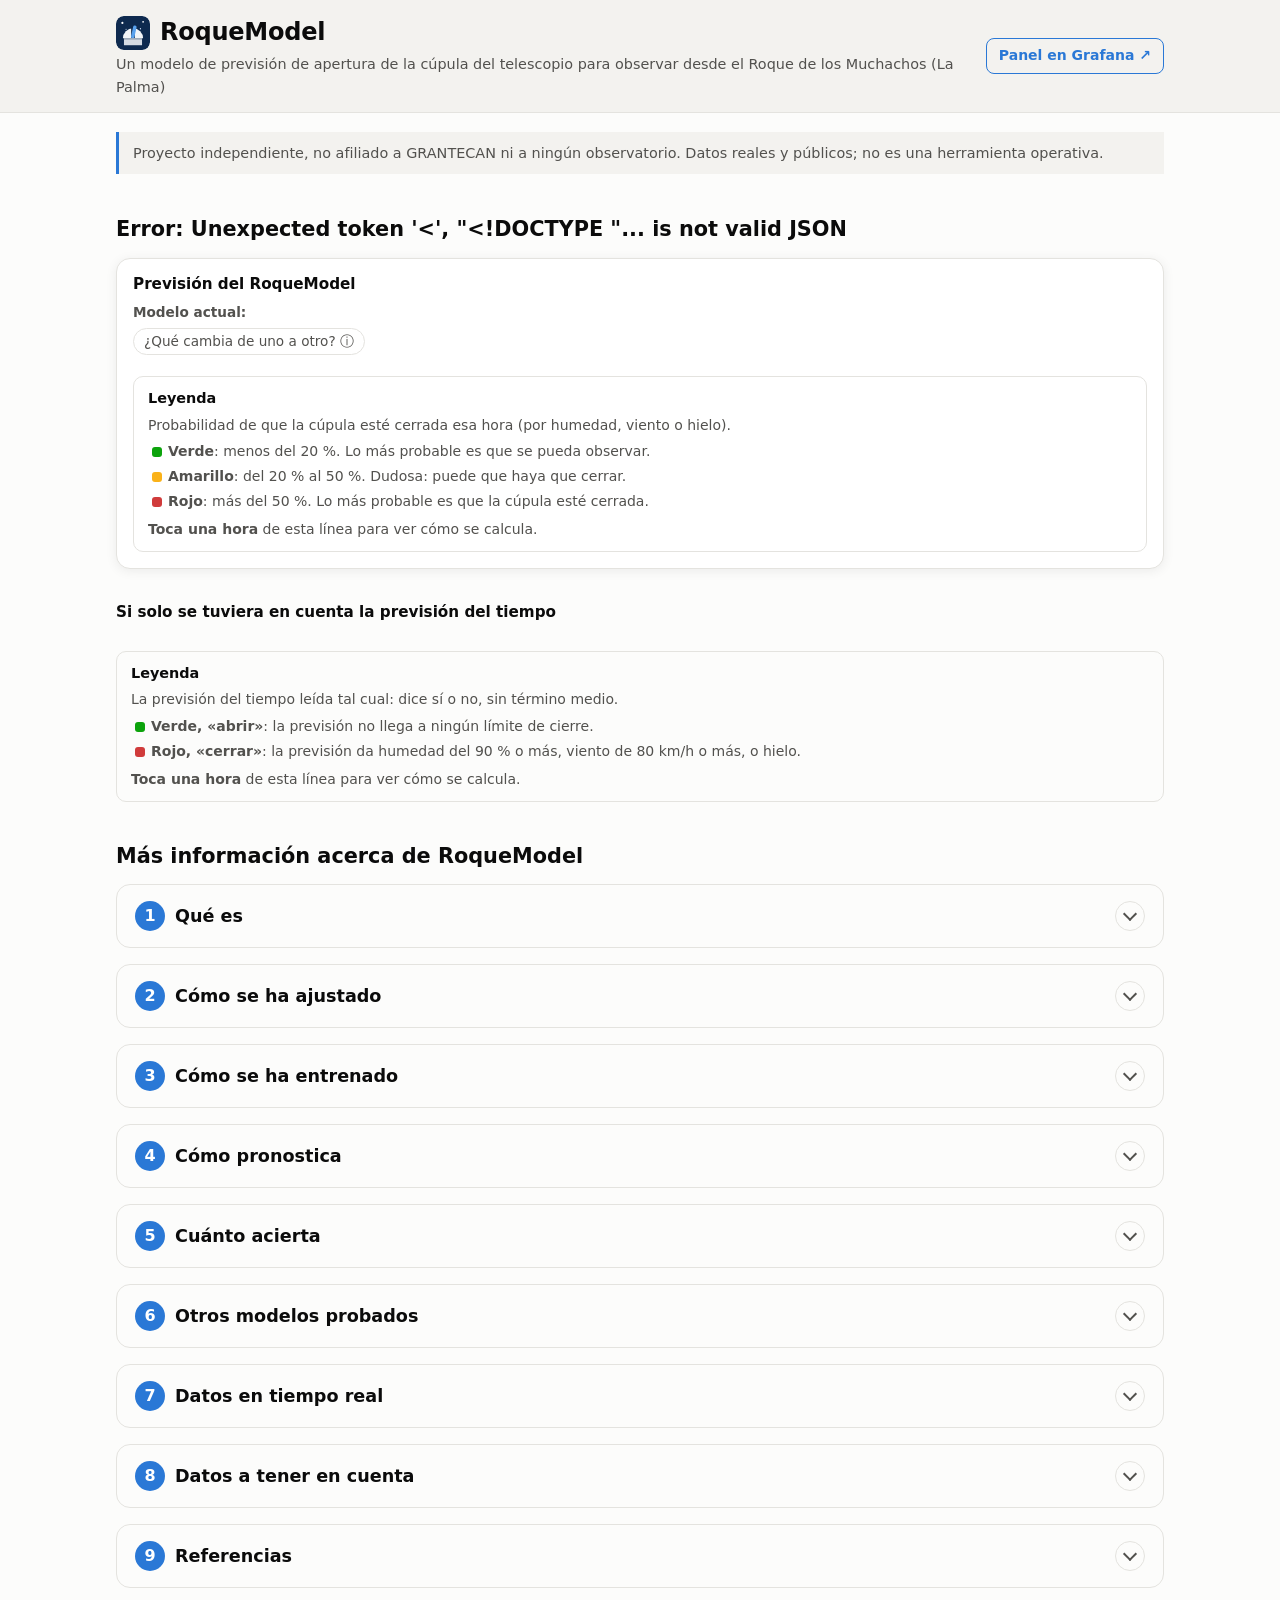
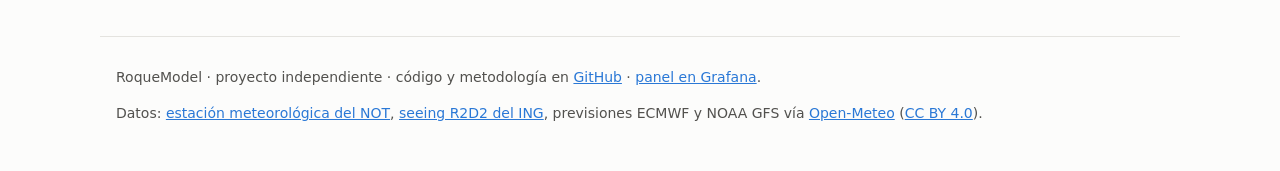
==== site/index.html @ fca83f1b "Stable address for the Grafana dashboard: /grafana/ redirects to it The web page and the README link" ====
<!doctype html>
<html lang="es">
<head>
  <meta charset="utf-8">
  <meta name="viewport" content="width=device-width, initial-scale=1">
  <title>RoqueModel</title>
  <meta name="description" content="RoqueModel: previsión hora a hora de si la cúpula podrá estar abierta para observar esta noche en el Observatorio del Roque de los Muchachos (La Palma). Proyecto independiente con datos reales y públicos.">
  <link rel="icon" href="assets/favicon-32.png?v=62" sizes="32x32" type="image/png">
  <link rel="icon" href="assets/favicon.svg?v=62" type="image/svg+xml">
  <link rel="apple-touch-icon" href="assets/apple-touch-icon.png?v=62">
  <link rel="stylesheet" href="assets/style.css?v=62">
</head>
<body>
  <header class="top">
    <div class="wrap top-row">
      <div>
        <h1 class="brand"><img src="assets/favicon.svg?v=62" alt="" width="34" height="34">RoqueModel</h1>
        <p class="sub" data-i18n="subtitle"></p>
      </div>
      <a class="grafana-link" href="https://saimonx.github.io/roque-model/grafana/" data-i18n="grafana_link" data-i18n-title="grafana_title"></a>
    </div>
  </header>

  <main class="wrap">
    <p class="notice" data-i18n="independent"></p>

    <!-- 1. Tonight: the answer -->
    <section id="tonight">
      <h2 id="night-title"></h2>
      <p class="muted small night-line"><span id="night-window"></span></p>
      <p class="notice stale" id="stale" hidden></p>
      <div class="model-card">
      <p class="line-head"><b data-i18n="line_model"></b></p>
      <div class="mode-box">
        <div class="mode-row"><span class="mode-label" data-i18n="mode_label"></span><ul class="mode-list" id="mode-list"></ul></div>
        <details class="info"><summary data-i18n="mode_why"></summary><p id="mode-text"></p></details>
      </div>
      <div class="lines"><div class="strip" id="strip"></div></div>
      <div class="hour-detail" id="detail-model" hidden></div>
      <div class="color-legend small">
        <h3 data-i18n="legend_title"></h3>
        <div data-i18n-html="legend_model"></div>
      </div>
      </div>

      <p class="line-head"><b data-i18n="line_raw"></b></p>
      <div class="mode-box"><div class="mode-row"><ul class="mode-list" id="raw-list"></ul></div></div>
      <div class="lines"><div class="strip strip-raw" id="strip-raw"></div></div>
      <div class="hour-detail" id="detail-raw" hidden></div>
      <div class="color-legend small">
        <h3 data-i18n="legend_title"></h3>
        <div data-i18n-html="legend_raw"></div>
      </div>

    </section>

    <!-- 2. How RoqueModel works -->
    <section id="roquemodel">
      <h2 data-i18n="rm_title"></h2>
      <div class="rm-parts">
        <details class="rm-part">
          <summary class="rm-head"><span class="rm-num">1</span><h3 data-i18n="rm1_title"></h3><span class="rm-arrow" aria-hidden="true"></span></summary>
          <div class="rm-prose" id="rm1-text"></div>
        </details>
        <details class="rm-part" id="tuning">
          <summary class="rm-head"><span class="rm-num">2</span><h3 data-i18n="tune_title"></h3><span class="rm-arrow" aria-hidden="true"></span></summary>
          <p data-i18n-html="tune_intro"></p>
          <div class="table-wrap"><table class="small rm-table" id="rm-tech"></table></div>
          <p class="muted small" data-i18n-html="rm1_note"></p>
          <h4 data-i18n="rm1_search_title"></h4>
          <p class="small" id="rm1-search-text"></p>
          <div class="settings-grid" id="rm1-settings"></div>
        </details>
        <details class="rm-part">
          <summary class="rm-head"><span class="rm-num">3</span><h3 data-i18n="rm2_title"></h3><span class="rm-arrow" aria-hidden="true"></span></summary>
          <p id="rm2-text"></p>
          <div class="rm-timeline" id="rm-timeline"></div>
          <div class="table-wrap"><table class="small rm-table" id="rm-data"></table></div>
          <p class="muted small" data-i18n-html="rm2_note"></p>
          <p class="data-download" data-i18n-html="rm2_download"></p>
        </details>
        <details class="rm-part">
          <summary class="rm-head"><span class="rm-num">4</span><h3 data-i18n="rm3_title"></h3><span class="rm-arrow" aria-hidden="true"></span></summary>
          <ol class="rm-flow" id="rm-flow"></ol>
          <h4 id="rm-example-title"></h4>
          <ul class="rm-waterfall" id="rm-example"></ul>
          <p class="muted small" id="rm3-note"></p>
        </details>
        <details class="rm-part">
          <summary class="rm-head"><span class="rm-num">5</span><h3 data-i18n="rm4_title"></h3><span class="rm-arrow" aria-hidden="true"></span></summary>
          <p id="rm4-text"></p>
          <div class="rm-timeline" id="rm4-timeline"></div>
          <ul class="rm-bars" id="rm4-bars"></ul>
          <p class="small" data-i18n-html="rm4_download"></p>
        </details>
        <details class="rm-part" id="models">
          <summary class="rm-head"><span class="rm-num">6</span><h3 data-i18n="rm5_title"></h3><span class="rm-arrow" aria-hidden="true"></span></summary>
          <p id="rm5-text"></p>
          <ul class="rm-bars" id="rm5-bars"></ul>
          <div class="table-wrap"><table class="small rm-table" id="rm5-table"></table></div>
          <p class="muted small" id="rm5-note"></p>
          <div class="rm-prose" id="rm5-more"></div>
        </details>
        <details class="rm-part" id="live">
          <summary class="rm-head"><span class="rm-num">7</span><h3 data-i18n="fold_live"></h3><span class="rm-arrow" aria-hidden="true"></span></summary>
          <p data-i18n="live_intro"></p>
          <p class="small" data-i18n-html="live_grafana"></p>
          <h4 data-i18n="live_fc_title"></h4>
          <p class="muted small" data-i18n-html="live_fc_text"></p>
          <div class="mini-grid" id="fc-grid"></div>
          <h4 data-i18n="station_title"></h4>
          <p class="muted small" id="station-text"></p>
          <div class="mini-grid" id="station-grid"></div>
          <h4 data-i18n="vs_title"></h4>
          <p class="muted small" data-i18n="vs_text"></p>
          <div class="chart short" id="chart-vs"></div>
        </details>
        <details class="rm-part" id="notes">
          <summary class="rm-head"><span class="rm-num">8</span><h3 data-i18n="notes_title"></h3><span class="rm-arrow" aria-hidden="true"></span></summary>
          <p class="muted" data-i18n="notes_intro"></p>
          <div class="notes-grid">
            <section class="note-card why"><h4 data-i18n="notes_why_title"></h4><ul data-i18n-html="notes_why"></ul></section>
            <section class="note-card missing"><h4 data-i18n="notes_missing_title"></h4><ul data-i18n-html="notes_missing"></ul></section>
            <section class="note-card limits"><h4 data-i18n="notes_limits_title"></h4><ul data-i18n-html="notes_limits"></ul></section>
            <section class="note-card compute"><h4 data-i18n="notes_compute_title"></h4><ul data-i18n-html="notes_compute"></ul></section>
          </div>
        </details>
        <details class="rm-part" id="refs">
          <summary class="rm-head"><span class="rm-num">9</span><h3 data-i18n="fold_refs"></h3><span class="rm-arrow" aria-hidden="true"></span></summary>
          <ul class="refs" data-i18n-html="refs_html"></ul>
        </details>
      </div>
    </section>

  </main>

  <footer class="wrap foot">
    <p id="updated" class="muted small"></p>
    <p class="muted small" data-i18n-html="footer"></p>
    <p class="muted small" data-i18n-html="credits"></p>
  </footer>

  <div id="tooltip" class="tooltip" role="status" hidden></div>
  <script src="assets/i18n.js?v=62"></script>
  <script src="assets/charts.js?v=62"></script>
  <script src="assets/app.js?v=62"></script>
</body>
</html>
---- site/assets/style.css ----
/* RoqueModel — one stylesheet, light only.
   Colours are tokens: the same validated palette as the figures and the Grafana panels. */

:root {
  --surface: #fcfcfb;
  --surface-2: #f3f2ef;
  --border: #e4e3df;
  --text: #0b0b0b;
  --text-2: #52514e;
  --text-3: #6f6e69;
  --series-1: #2a78d6;  /* blue: our forecast */
  --series-2: #eb6834;  /* orange: what happened / second station */
  --series-3: #1baf7a;
  --baseline: #b9b8b2;  /* reference methods */
  --good: #0ca30c;
  --warning: #fab219;
  --critical: #d03b3b;
  --shade: rgba(42, 120, 214, 0.07);  /* dark hours in the hourly chart */
  color-scheme: light;
}
* { box-sizing: border-box; }
html { -webkit-text-size-adjust: 100%; }
body {
  margin: 0; background: var(--surface); color: var(--text);
  font: 16px/1.55 system-ui, -apple-system, "Segoe UI", Roboto, sans-serif;
}
.wrap { max-width: 1080px; margin: 0 auto; padding: 0 16px; }
h1 { font-size: 1.5rem; margin: 0; letter-spacing: -0.01em; }
/* The site icon in front of the name */
h1.brand { display: flex; align-items: center; gap: 10px; }
h1.brand img { flex: none; width: 34px; height: 34px; border-radius: 8px; }
h2 { font-size: 1.3rem; margin: 0 0 0.4rem; }
h3 { font-size: 1.05rem; margin: 1.6rem 0 0.4rem; }
.card h3 { margin: 0 0 0.4rem; font-size: 0.95rem; color: var(--text-2); font-weight: 600; }
section { margin: 2.4rem 0; }
a { color: var(--series-1); }
.muted { color: var(--text-2); }
.small { font-size: 0.875rem; }

/* Header */
.top { border-bottom: 1px solid var(--border); background: var(--surface-2); }
.top-row { display: flex; justify-content: space-between; align-items: center; gap: 12px; padding-top: 14px; padding-bottom: 14px; }
.sub { margin: 2px 0 0; color: var(--text-2); font-size: 0.9rem; }
.grafana-link { flex: none; font-size: 0.875rem; font-weight: 600; text-decoration: none; padding: 6px 12px;
  border: 1px solid var(--series-1); border-radius: 8px; white-space: nowrap; }
.grafana-link:hover { background: var(--series-1); color: #fff; }
/* Training-data download (sections 3 and 5) */
.data-download { margin-top: 0.9rem; padding: 10px 12px; border: 1px solid var(--border); border-radius: 8px;
  background: var(--surface-2); }
.data-link { display: inline-block; font-weight: 600; text-decoration: none; padding: 6px 12px; margin: 0 8px 6px 0;
  border: 1px solid var(--series-1); border-radius: 8px; }
.data-link:hover { background: var(--series-1); color: #fff; }
.notice.stale { border-left-color: var(--warning); margin: 0.6rem 0 0; }
.notice {
  margin: 1.2rem 0 0; padding: 10px 14px; border-left: 3px solid var(--series-1);
  background: var(--surface-2); font-size: 0.9rem; color: var(--text-2);
}

/* Tonight */

.card { border: 1px solid var(--border); border-radius: 12px; padding: 16px; background: var(--surface); }

.inputs { display: grid; grid-template-columns: repeat(auto-fill, minmax(230px, 1fr)); gap: 8px 20px; margin: 0.8rem 0 0; }
.inputs div { display: flex; justify-content: space-between; gap: 10px; border-bottom: 1px solid var(--border); padding: 6px 0; font-size: 0.9rem; }
.inputs dt { color: var(--text-2); }
.inputs dd { margin: 0; font-variant-numeric: tabular-nums; font-weight: 600; white-space: nowrap; }

/* Charts */
.chart { position: relative; width: 100%; height: 240px; margin: 0.6rem 0 0.4rem; }
.chart.short { height: 170px; }
.chart.bars { height: auto; }
.chart svg { display: block; width: 100%; height: 100%; overflow: visible; }
.chart .axis text, .chart .label { fill: var(--text-3); font-size: 11px; }
.chart .grid line { stroke: var(--border); stroke-width: 1; }

.legend { display: flex; flex-wrap: wrap; gap: 14px; font-size: 0.82rem; color: var(--text-2); margin-top: 2px; }
.legend span::before { content: ""; display: inline-block; width: 14px; height: 3px; border-radius: 2px; background: var(--c); vertical-align: middle; margin-right: 6px; }
.legend span.dot::before { width: 9px; height: 9px; border-radius: 50%; }
.legend span.dash::before { background: repeating-linear-gradient(90deg, var(--c) 0 4px, transparent 4px 7px); }
.tooltip {
  position: fixed; z-index: 10; pointer-events: none; background: var(--surface); color: var(--text);
  border: 1px solid var(--border); border-radius: 8px; padding: 8px 10px; font-size: 0.8rem;
  box-shadow: 0 4px 16px rgba(0,0,0,0.12); min-width: 140px;
}
.tooltip .row { display: flex; justify-content: space-between; gap: 14px; }
.tooltip .key::before { content: ""; display: inline-block; width: 8px; height: 8px; border-radius: 50%; background: var(--c); margin-right: 6px; }
.tooltip b { font-variant-numeric: tabular-nums; }

/* Tables */
.table-wrap { overflow-x: auto; margin: 0.6rem 0; }
table { border-collapse: collapse; width: 100%; font-size: 0.875rem; font-variant-numeric: tabular-nums; }
th, td { text-align: right; padding: 7px 10px; border-bottom: 1px solid var(--border); white-space: nowrap; }
th:first-child, td:first-child { text-align: left; white-space: normal; }
th { color: var(--text-2); font-weight: 600; }

.foot { border-top: 1px solid var(--border); padding-top: 1rem; padding-bottom: 2rem; margin-top: 3rem; }

@media (max-width: 760px) {

  h1 { font-size: 1.25rem; }
  .top-row { flex-wrap: wrap; }
}

/* ===== Tonight ===== */
#tonight h2 { margin-bottom: 0.2rem; }
.night-line { margin: 0; }
/* Which model forecasts now: provisional, then final, each with its accuracy on the right */
.mode-box { margin: 0 0 0.5rem; }
/* Tonight's RoqueModel forecast stands out as a white card above the forecast-only line */
.model-card { background: #fff; border: 1px solid var(--border); border-radius: 14px; padding: 14px 16px 16px;
  box-shadow: 0 2px 12px rgba(0, 0, 0, 0.07); margin: 0.8rem 0 2rem; }
.model-card > .line-head:first-child { margin-top: 0; }
@media (max-width: 600px) { .model-card { padding: 12px 12px 14px; } }
/* "Modelo actual:" and its two options on one line (they wrap on a phone) */
.mode-row { display: flex; flex-wrap: wrap; align-items: center; gap: 6px 8px; }
.mode-row .mode-list { display: flex; flex-wrap: wrap; gap: 6px; margin: 0; max-width: none; }
.mode-row .mode-acc { margin-left: 4px; }
.color-legend + .line-head { margin-top: 1.4rem; }
.mode-label { margin: 0; font-size: 0.85rem; font-weight: 600; color: var(--text-2); }
.mode-list { list-style: none; margin: 0.3rem 0 0; padding: 0; display: grid; gap: 4px; max-width: 560px; }
.mode-list li { display: flex; align-items: center; flex-wrap: wrap; gap: 4px 8px; padding: 5px 10px;
  border: 1px solid var(--border); border-radius: 8px; font-size: 0.9rem; color: var(--text-3); }
.mode-list li.current { color: var(--text); background: var(--surface-2); }
.mode-list li.provisional.current { border-color: var(--warning); }
.mode-list li.final.current { border-color: var(--good); }
.mode-dot { width: 10px; height: 10px; border-radius: 50%; background: var(--border); flex: none; }
.mode-list li.provisional.current .mode-dot { background: var(--warning); }
.mode-list li.final.current .mode-dot { background: var(--good); }
.mode-list li.raw .mode-dot { background: var(--text-3); }
.mode-now { font-size: 0.75rem; padding: 0 6px; border-radius: 99px; border: 1px solid currentColor; }
.mode-acc { margin-left: auto; font-size: 0.85rem; }
details.info { display: inline-block; margin: 0.3rem 0 0; font-size: 0.85rem; }
details.info summary { cursor: pointer; list-style: none; display: inline-block; padding: 2px 10px; border-radius: 99px;
  border: 1px solid var(--border); color: var(--text-2); }
details.info summary::-webkit-details-marker { display: none; }
details.info p { margin: 0.5rem 0 0; max-width: 820px; color: var(--text-2); }
.strip { display: grid; grid-auto-flow: column; grid-auto-columns: minmax(44px, 1fr); gap: 4px; overflow-x: auto; padding-bottom: 4px; }
.cell { display: flex; flex-direction: column; align-items: center; gap: 3px; font-variant-numeric: tabular-nums; }
.cell-hour { font-size: 0.8rem; color: var(--text-2); font-weight: 600; }
.cell-bar { width: 100%; height: 34px; border-radius: 6px; opacity: 0.85; }
.cell-p { font-size: 0.8rem; font-weight: 600; }

.sw { display: inline-block; width: 10px; height: 10px; border-radius: 3px; vertical-align: middle; margin: 0 2px 0 4px; }

.legend { margin-bottom: 0.9rem; }
.legend span { white-space: nowrap; display: inline-flex; align-items: center; }

/* Two lines of hours (our model, the weather forecast alone) and the "how it is calculated" panel. */
.line-head { margin: .9rem 0 .35rem; font-size: .95rem; }
.cell { background: none; border: 2px solid transparent; border-radius: 8px; padding: 3px 2px; cursor: pointer; color: inherit; font: inherit; }
.cell:hover { border-color: var(--border); }
.cell.selected { border-color: var(--text-2); }
.cell:focus-visible { outline: 2px solid var(--series-1); outline-offset: 1px; }
.strip-raw .cell-bar { height: 22px; }

.hour-detail { border: 1px solid var(--border); border-radius: 10px; padding: 12px 14px; margin: 10px 0; background: var(--surface-2); }
.detail-head { display: flex; justify-content: space-between; align-items: center; gap: 8px; }
.detail-head h3 { margin: 0; font-size: 1rem; }
.detail-close { background: none; border: 1px solid var(--border); border-radius: 6px; width: 30px; height: 30px; cursor: pointer; color: inherit; font-size: 1.1rem; }
.why-col h4 { margin: .4rem 0; font-size: .95rem; }
ul.why { list-style: none; padding: 0; margin: 6px 0; }
.why-row { display: grid; grid-template-columns: 1fr 90px 52px; gap: 8px; align-items: center; padding: 6px 0; border-bottom: 1px solid var(--border); font-size: .85rem; }
.why-row.missing { grid-template-columns: 1fr 52px; }
.why-bar { position: relative; height: 10px; background: linear-gradient(to right, transparent calc(50% - 0.5px), var(--text-3) calc(50% - 0.5px), var(--text-3) calc(50% + 0.5px), transparent calc(50% + 0.5px)); }
.why-bar span { position: absolute; top: 0; height: 10px; border-radius: 3px; }
.why-bar .up { left: 50%; background: var(--critical); }
.why-bar .down { right: 50%; background: var(--good); }
.why-val { text-align: right; font-variant-numeric: tabular-nums; font-weight: 600; }
table.rules-raw th, table.rules-raw td { text-align: left; white-space: normal; }
table.rules-raw td.rule-yes { color: var(--critical); font-weight: 700; }
/* On narrow screens each line of hours scrolls sideways. */
.lines { overflow-x: auto; }
.lines .strip { overflow: visible; min-width: calc(var(--n, 10) * 48px); }

/* "Forecast for this hour": a heading with its total, then one indented row per variable. */
.why-head { display: flex; justify-content: space-between; padding: 8px 0 2px; font-size: .85rem; border-bottom: 1px solid var(--border); }
.why-row.sub { padding-left: 14px; }
.why-row.sub .why-text b { font-weight: 600; }

/* ---------------------------------------------------------------- More about RoqueModel: nine folded sections */
.rm-parts { display: grid; gap: 16px; margin-top: 12px; }
.rm-part { border: 1px solid var(--border); border-radius: 14px; padding: 16px 18px; background: var(--surface); }
.rm-head { display: flex; align-items: center; gap: 10px; margin-bottom: 6px; }
.rm-head h3 { margin: 0; font-size: 1.1rem; }
.rm-num { display: inline-flex; align-items: center; justify-content: center; width: 30px; height: 30px; border-radius: 50%;
  background: var(--series-1); color: #fff; font-weight: 700; flex: none; }
.rm-part p { line-height: 1.55; }
.rm-part code { font-size: .85em; background: var(--surface-2); padding: 1px 5px; border-radius: 4px; }

/* Section 2: the settings table */
table.rm-table th, table.rm-table td { text-align: left; white-space: normal; vertical-align: top; }
table.rm-table th[scope="row"] { font-weight: 600; color: var(--text); }

/* Sections 3 and 5: timeline of the years */
.rm-timeline { margin: 12px 0; }
.tl-row { display: grid; grid-template-columns: 140px 1fr; gap: 10px; align-items: center; margin: 6px 0; }
.tl-label { font-size: .82rem; font-weight: 600; color: var(--text-2); }
.tl-bar { display: grid; grid-auto-flow: column; grid-auto-columns: 1fr; gap: 3px; }
.tl-y { font-size: .72rem; text-align: center; padding: 6px 0; border-radius: 5px; background: var(--surface-2); color: var(--text-2); font-variant-numeric: tabular-nums; }
.tl-y.learn, .sw.tl-learn { background: var(--series-1); color: #fff; }
.tl-y.test, .sw.tl-test { background: var(--warning); color: #222; }
.tl-y.live, .sw.tl-livesw { background: var(--good); color: #fff; }
.tl-legend { color: var(--text-2); margin-top: 6px; }
@media (max-width: 600px) { .tl-row { grid-template-columns: 1fr; gap: 3px; } .tl-y { font-size: .6rem; padding: 5px 0; } }

/* Section 4: the steps and the worked example */
ol.rm-flow { list-style: none; padding: 0; margin: 10px 0 16px; display: grid; grid-template-columns: repeat(3, 1fr); gap: 10px; counter-reset: none; }
ol.rm-flow li { position: relative; background: var(--surface-2); border-radius: 10px; padding: 10px 12px; display: flex; flex-direction: column; gap: 4px; font-size: .85rem; line-height: 1.4; }
ol.rm-flow li b { font-size: .9rem; }
ol.rm-flow li:not(:last-child)::after { content: "→"; position: absolute; right: -10px; top: 50%; transform: translateY(-50%); color: var(--text-3); font-weight: 700; }
.rm-step-n { width: 22px; height: 22px; border-radius: 50%; background: var(--series-1); color: #fff; font-size: .75rem; font-weight: 700; display: inline-flex; align-items: center; justify-content: center; }
@media (max-width: 760px) { ol.rm-flow { grid-template-columns: 1fr; } ol.rm-flow li:not(:last-child)::after { content: "↓"; right: auto; left: 50%; top: auto; bottom: -15px; transform: translateX(-50%); } }
#rm-example-title { margin: 8px 0 6px; font-size: .95rem; }
ul.rm-waterfall { list-style: none; padding: 0; margin: 0 0 10px; }
ul.rm-waterfall li { display: grid; grid-template-columns: minmax(150px, 34%) 1fr 56px; gap: 10px; align-items: center; padding: 5px 0; font-size: .85rem; border-bottom: 1px solid var(--border); }
.wf-track { position: relative; height: 14px; background: var(--surface-2); border-radius: 4px; }
.wf-bar { position: absolute; top: 0; height: 14px; border-radius: 4px; }
.wf-bar.base { background: var(--text-3); }
.wf-bar.up { background: var(--critical); }
.wf-bar.down { background: var(--good); }
.wf-val { text-align: right; font-weight: 600; font-variant-numeric: tabular-nums; }
li.wf-total { font-weight: 700; border-bottom: none; }
.rm-part { min-width: 0; }
.rm-part code { overflow-wrap: anywhere; }

/* Sections 5 and 6: accuracy bars */
ul.rm-bars { list-style: none; padding: 0; margin: 12px 0; }
ul.rm-bars li { display: grid; grid-template-columns: minmax(150px, 34%) 1fr 56px; gap: 10px; align-items: center; padding: 6px 0; font-size: .88rem; }
.bar-track { height: 18px; background: var(--surface-2); border-radius: 5px; overflow: hidden; }
.bar-fill { display: block; height: 100%; border-radius: 5px; }
ul.rm-bars li:nth-child(2) .bar-fill { opacity: .55; }
.bar-val { text-align: right; font-weight: 700; font-variant-numeric: tabular-nums; }
@media (max-width: 600px) { ul.rm-bars li, ul.rm-waterfall li { grid-template-columns: 1fr 48px; } .bar-label, .wf-label { grid-column: 1 / -1; } }

/* Section 8, data to keep in mind: four cards with a coloured edge */
.notes-grid { display: grid; grid-template-columns: repeat(auto-fit, minmax(min(100%, 380px), 1fr)); gap: 14px; margin-top: 10px; }
/* margin 0: these are <section> elements, which otherwise get the page sections' wide margin */
.note-card { border: 1px solid var(--border); border-left: 5px solid var(--series-1); border-radius: 12px; padding: 12px 16px; background: var(--surface); min-width: 0; margin: 0; }
.note-card.missing { border-left-color: var(--warning); }
.note-card.limits { border-left-color: var(--text-3); }
.note-card.compute { border-left-color: var(--series-3); }
.note-card h3 { margin: .2rem 0 .5rem; font-size: 1rem; }
.note-card ul { padding-left: 1.1rem; margin: 0; }
.note-card li { margin: .45rem 0; line-height: 1.5; font-size: .9rem; }

/* Section 7, live data: small charts in a grid, one variable each */
.mini-grid { display: grid; grid-template-columns: repeat(auto-fit, minmax(280px, 1fr)); gap: 6px 18px; }
.mini-grid .chart { margin-top: .3rem; }

/* Headings inside the sections, and references */
.rm-part h4 { margin: 1rem 0 .3rem; font-size: .95rem; }
.rm-part .note-card h4 { margin: .2rem 0 .5rem; }
ul.refs { padding-left: 1.1rem; margin: .4rem 0; }
ul.refs li { margin: .5rem 0; line-height: 1.5; }

/* Each section folds: closed by default, an arrow on the right opens and closes it */
details.rm-part > summary { list-style: none; cursor: pointer; margin-bottom: 0; }
details.rm-part > summary::-webkit-details-marker { display: none; }
details.rm-part[open] > summary { margin-bottom: 8px; }
.rm-arrow { margin-left: auto; width: 30px; height: 30px; border-radius: 50%; border: 1px solid var(--border); flex: none;
  display: inline-flex; align-items: center; justify-content: center; transition: transform .2s ease, background .2s ease; }
.rm-arrow::before { content: ""; width: 8px; height: 8px; border-right: 2px solid var(--text-2); border-bottom: 2px solid var(--text-2);
  transform: translateY(-2px) rotate(45deg); }
details.rm-part[open] > summary .rm-arrow { transform: rotate(180deg); }
details.rm-part > summary:hover .rm-arrow { background: var(--surface-2); }
details.rm-part > summary:focus-visible { outline: 2px solid var(--series-1); outline-offset: 3px; border-radius: 8px; }

/* Section 2: one small table per setting in the search */
.settings-grid { display: grid; grid-template-columns: repeat(auto-fit, minmax(190px, 1fr)); gap: 10px 16px; margin: 8px 0; }
.setting h5 { margin: .4rem 0 .2rem; font-size: .85rem; }
.setting table td, .setting table th { text-align: left; padding: 4px 6px; }
tr.chosen td, tr.chosen th { font-weight: 700; background: var(--surface-2); }

/* Section 1: how the model works, in plain prose */
.rm-prose { max-width: 820px; }
.rm-prose ul { margin: 0.3rem 0 0.6rem; padding-left: 1.3rem; }
.rm-prose li { margin: 0.25rem 0; }

/* The legend under each line of hours */
.color-legend { margin: 0.6rem 0 0; padding: 10px 14px; border: 1px solid var(--border); border-radius: 10px; color: var(--text-2); }
.color-legend h3 { margin: 0 0 0.3rem; font-size: 0.9rem; color: var(--text); }
.color-legend ul { list-style: none; margin: 0.3rem 0 0; padding: 0; }
.color-legend li { margin: 0.2rem 0; }
.legend-tip { margin: 0.4rem 0 0; }
.color-legend .sw { margin-right: 6px; }
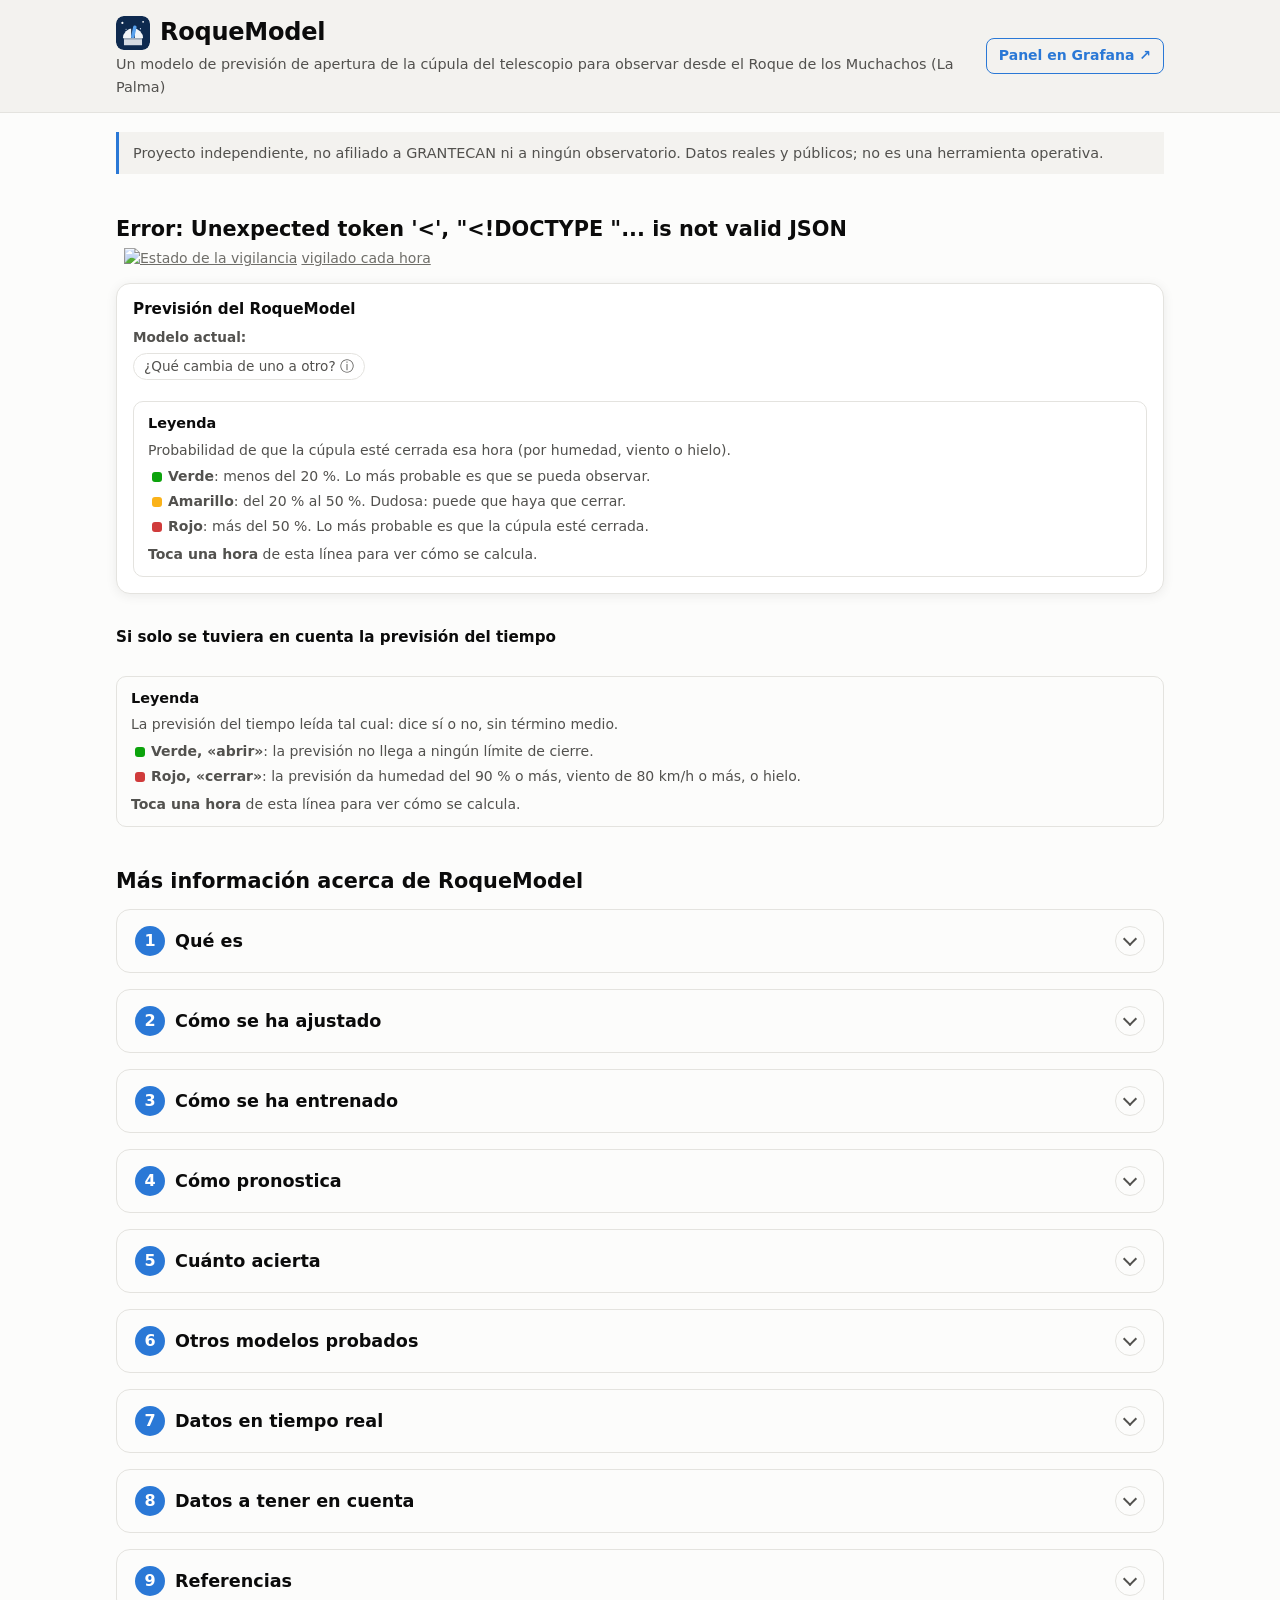
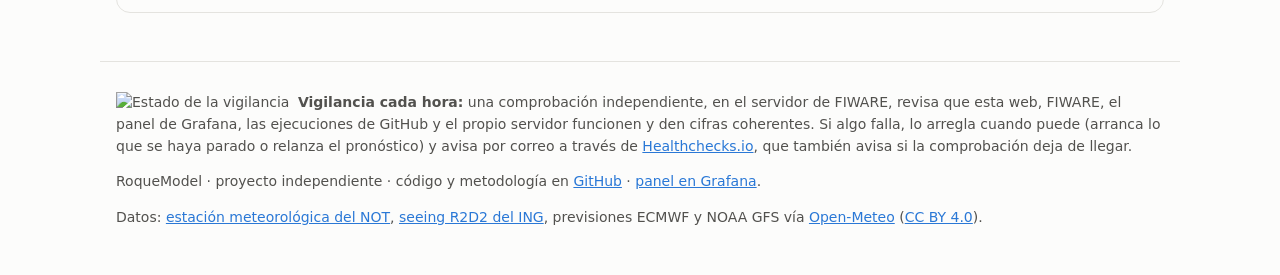
==== commit 878a5e72: "Show the hourly health check on the web page and in the README A live status badge (Healthchecks.io)" ====
--- a/site/index.html
+++ b/site/index.html
@@ -5,16 +5,16 @@
   <meta name="viewport" content="width=device-width, initial-scale=1">
   <title>RoqueModel</title>
   <meta name="description" content="RoqueModel: previsión hora a hora de si la cúpula podrá estar abierta para observar esta noche en el Observatorio del Roque de los Muchachos (La Palma). Proyecto independiente con datos reales y públicos.">
-  <link rel="icon" href="assets/favicon-32.png?v=62" sizes="32x32" type="image/png">
-  <link rel="icon" href="assets/favicon.svg?v=62" type="image/svg+xml">
-  <link rel="apple-touch-icon" href="assets/apple-touch-icon.png?v=62">
-  <link rel="stylesheet" href="assets/style.css?v=62">
+  <link rel="icon" href="assets/favicon-32.png?v=64" sizes="32x32" type="image/png">
+  <link rel="icon" href="assets/favicon.svg?v=64" type="image/svg+xml">
+  <link rel="apple-touch-icon" href="assets/apple-touch-icon.png?v=64">
+  <link rel="stylesheet" href="assets/style.css?v=64">
 </head>
 <body>
   <header class="top">
     <div class="wrap top-row">
       <div>
-        <h1 class="brand"><img src="assets/favicon.svg?v=62" alt="" width="34" height="34">RoqueModel</h1>
+        <h1 class="brand"><img src="assets/favicon.svg?v=64" alt="" width="34" height="34">RoqueModel</h1>
         <p class="sub" data-i18n="subtitle"></p>
       </div>
       <a class="grafana-link" href="https://saimonx.github.io/roque-model/grafana/" data-i18n="grafana_link" data-i18n-title="grafana_title"></a>
@@ -27,7 +27,8 @@
     <!-- 1. Tonight: the answer -->
     <section id="tonight">
       <h2 id="night-title"></h2>
-      <p class="muted small night-line"><span id="night-window"></span></p>
+      <p class="muted small night-line"><span id="night-window"></span>
+        <a class="watch-link" href="#vigilancia"><img class="status-badge" src="https://healthchecks.io/b/2/0437fc28-5880-4f5a-b616-9f2a2ea0c8bb.svg" alt="Estado de la vigilancia" height="18"><span data-i18n="watch_link"></span></a></p>
       <p class="notice stale" id="stale" hidden></p>
       <div class="model-card">
       <p class="line-head"><b data-i18n="line_model"></b></p>
@@ -135,14 +136,15 @@
   </main>
 
   <footer class="wrap foot">
+    <p class="muted small" id="vigilancia" data-i18n-html="monitor"></p>
     <p id="updated" class="muted small"></p>
     <p class="muted small" data-i18n-html="footer"></p>
     <p class="muted small" data-i18n-html="credits"></p>
   </footer>
 
   <div id="tooltip" class="tooltip" role="status" hidden></div>
-  <script src="assets/i18n.js?v=62"></script>
-  <script src="assets/charts.js?v=62"></script>
-  <script src="assets/app.js?v=62"></script>
+  <script src="assets/i18n.js?v=64"></script>
+  <script src="assets/charts.js?v=64"></script>
+  <script src="assets/app.js?v=64"></script>
 </body>
 </html>
--- a/site/assets/style.css
+++ b/site/assets/style.css
@@ -93,6 +93,9 @@
 th:first-child, td:first-child { text-align: left; white-space: normal; }
 th { color: var(--text-2); font-weight: 600; }
 
+.status-badge { vertical-align: middle; margin-right: 4px; }
+.watch-link { margin-left: 8px; white-space: nowrap; color: var(--text-3); }
+.watch-link .status-badge { height: 18px; }
 .foot { border-top: 1px solid var(--border); padding-top: 1rem; padding-bottom: 2rem; margin-top: 3rem; }
 
 @media (max-width: 760px) {
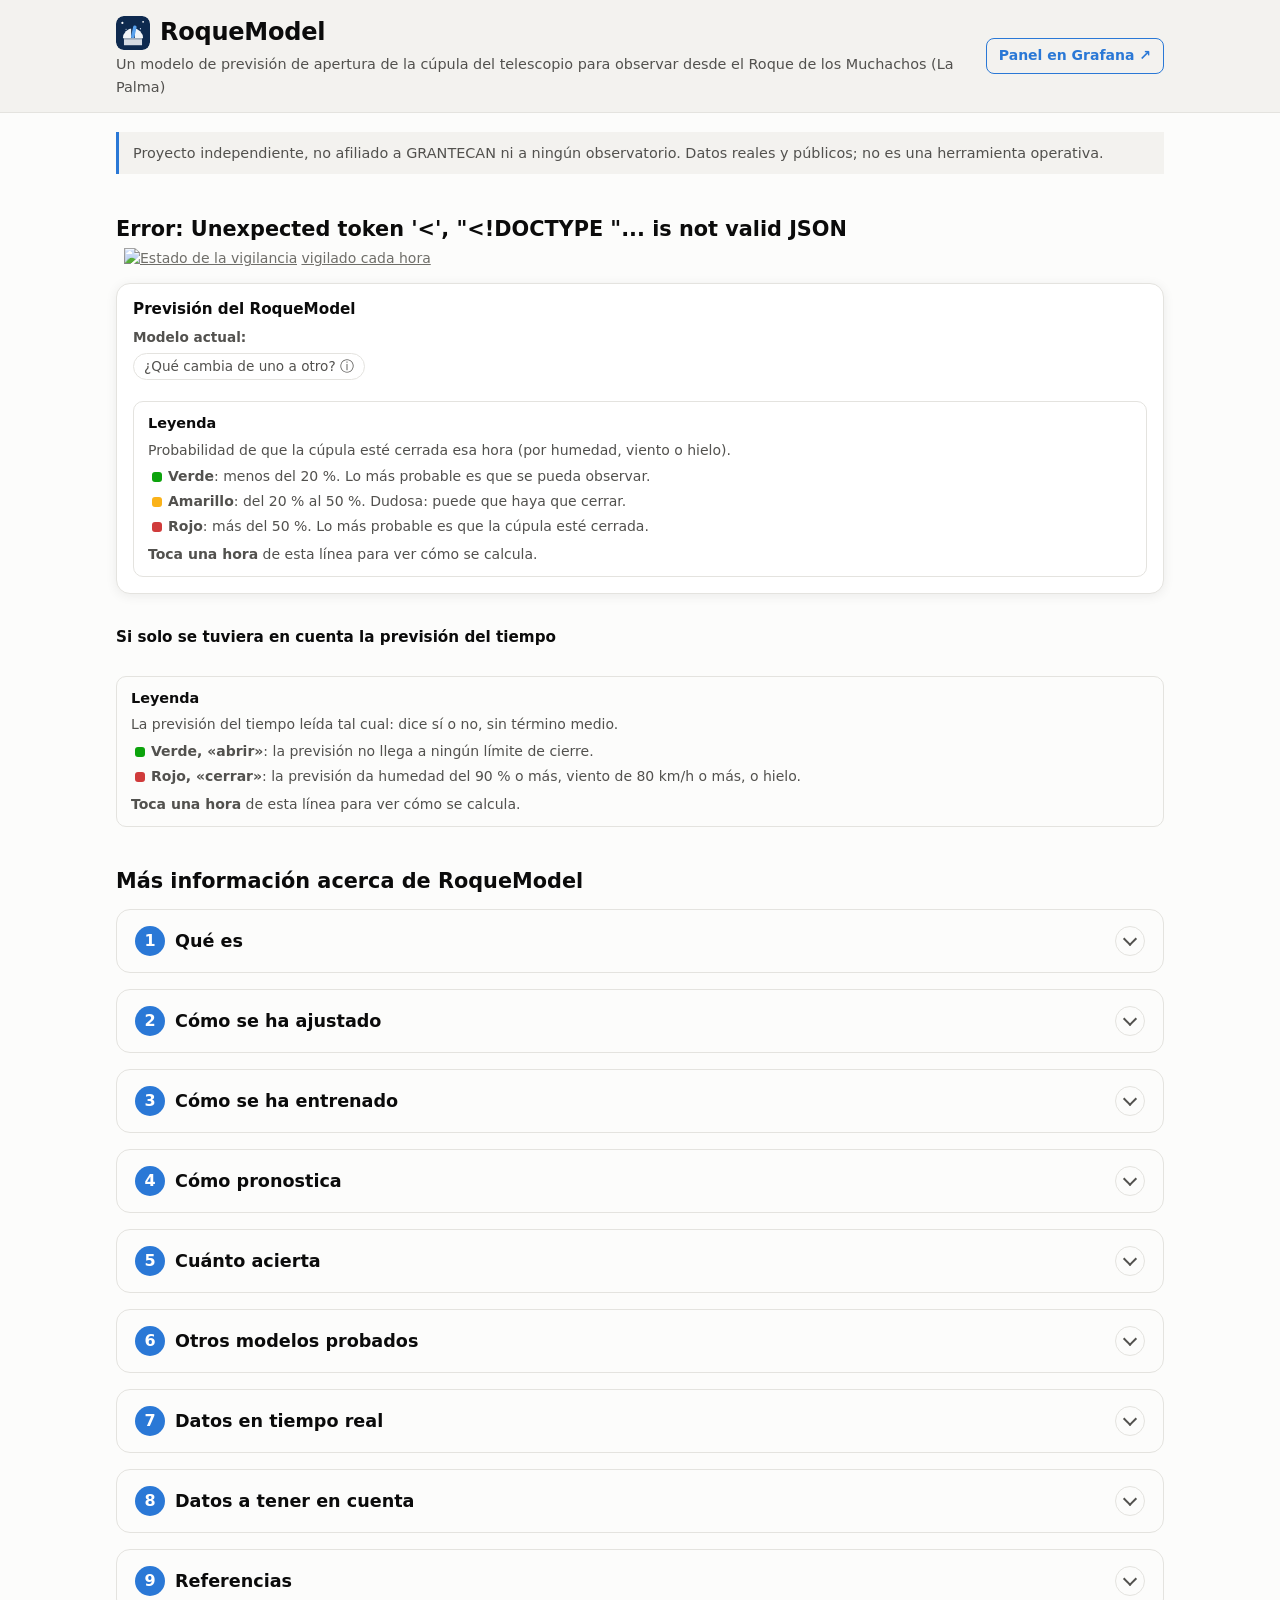
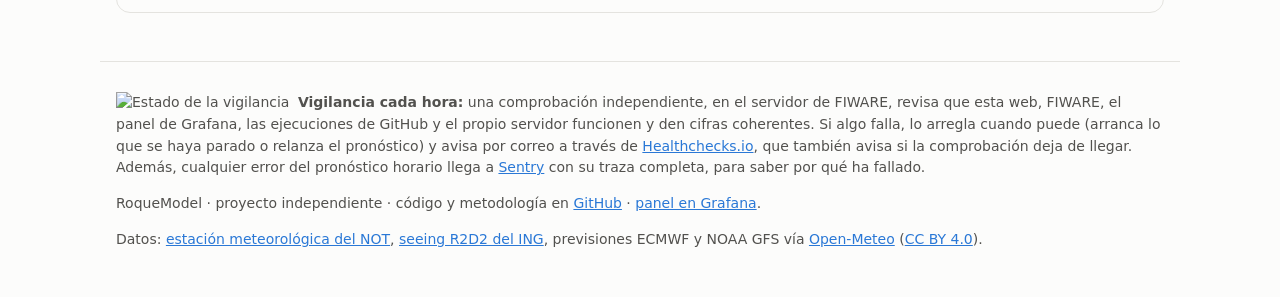
==== commit a33886c8: "Mention Sentry error reporting on the web page, README and technical notes" ====
--- a/site/index.html
+++ b/site/index.html
@@ -5,16 +5,16 @@
   <meta name="viewport" content="width=device-width, initial-scale=1">
   <title>RoqueModel</title>
   <meta name="description" content="RoqueModel: previsión hora a hora de si la cúpula podrá estar abierta para observar esta noche en el Observatorio del Roque de los Muchachos (La Palma). Proyecto independiente con datos reales y públicos.">
-  <link rel="icon" href="assets/favicon-32.png?v=64" sizes="32x32" type="image/png">
-  <link rel="icon" href="assets/favicon.svg?v=64" type="image/svg+xml">
-  <link rel="apple-touch-icon" href="assets/apple-touch-icon.png?v=64">
-  <link rel="stylesheet" href="assets/style.css?v=64">
+  <link rel="icon" href="assets/favicon-32.png?v=65" sizes="32x32" type="image/png">
+  <link rel="icon" href="assets/favicon.svg?v=65" type="image/svg+xml">
+  <link rel="apple-touch-icon" href="assets/apple-touch-icon.png?v=65">
+  <link rel="stylesheet" href="assets/style.css?v=65">
 </head>
 <body>
   <header class="top">
     <div class="wrap top-row">
       <div>
-        <h1 class="brand"><img src="assets/favicon.svg?v=64" alt="" width="34" height="34">RoqueModel</h1>
+        <h1 class="brand"><img src="assets/favicon.svg?v=65" alt="" width="34" height="34">RoqueModel</h1>
         <p class="sub" data-i18n="subtitle"></p>
       </div>
       <a class="grafana-link" href="https://saimonx.github.io/roque-model/grafana/" data-i18n="grafana_link" data-i18n-title="grafana_title"></a>
@@ -143,8 +143,8 @@
   </footer>
 
   <div id="tooltip" class="tooltip" role="status" hidden></div>
-  <script src="assets/i18n.js?v=64"></script>
-  <script src="assets/charts.js?v=64"></script>
-  <script src="assets/app.js?v=64"></script>
+  <script src="assets/i18n.js?v=65"></script>
+  <script src="assets/charts.js?v=65"></script>
+  <script src="assets/app.js?v=65"></script>
 </body>
 </html>
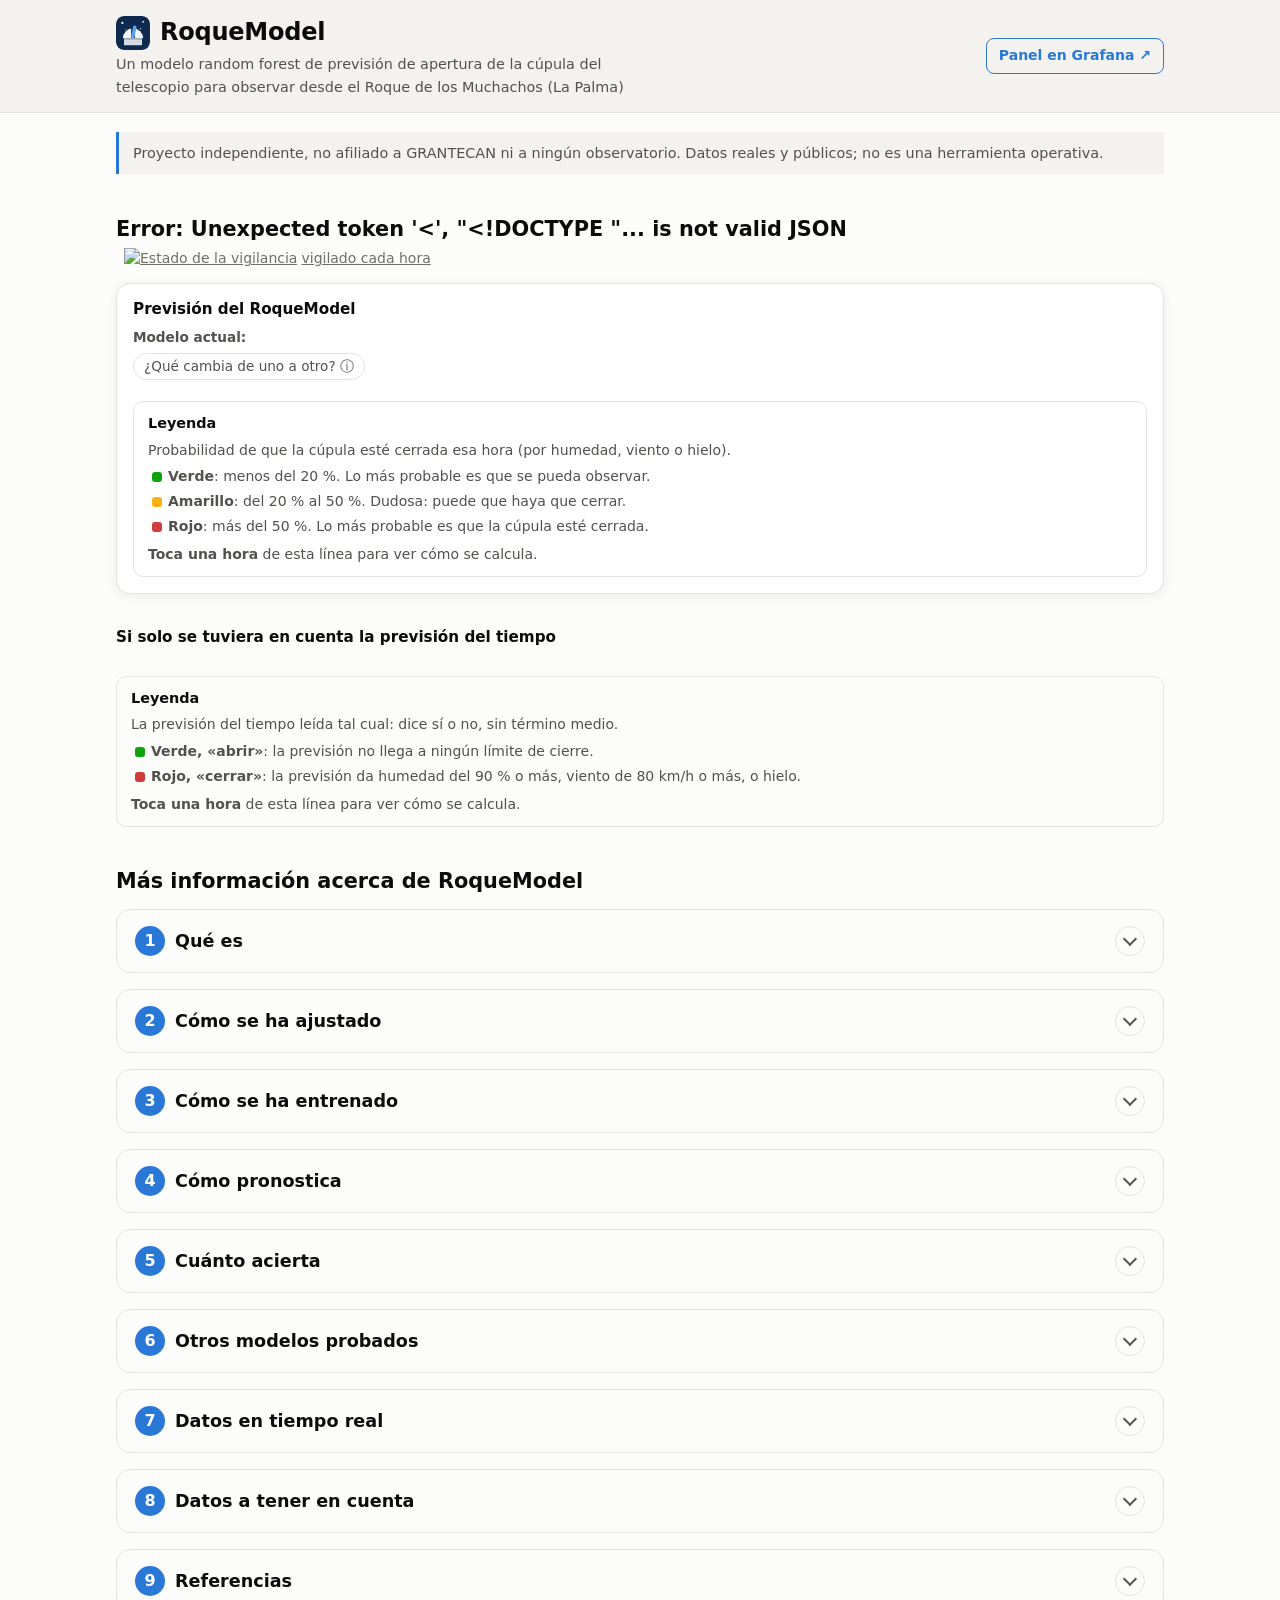
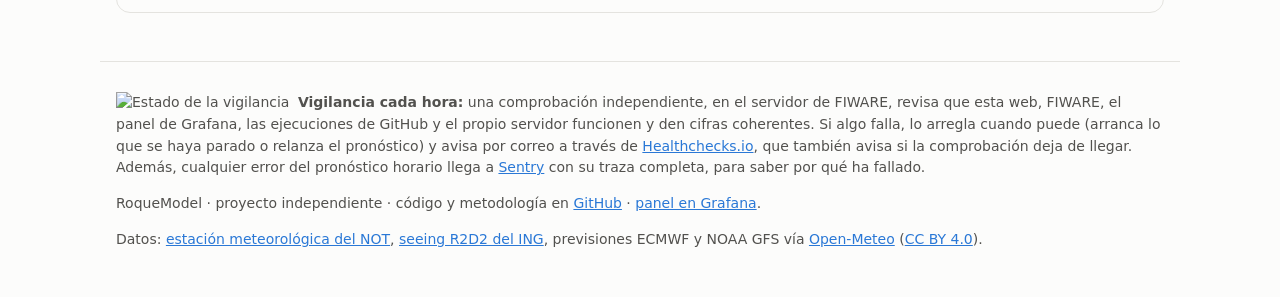
==== commit ad9f7ccc: "Say random forest in the subtitle and refresh the README screenshot" ====
--- a/site/index.html
+++ b/site/index.html
@@ -5,16 +5,16 @@
   <meta name="viewport" content="width=device-width, initial-scale=1">
   <title>RoqueModel</title>
   <meta name="description" content="RoqueModel: previsión hora a hora de si la cúpula podrá estar abierta para observar esta noche en el Observatorio del Roque de los Muchachos (La Palma). Proyecto independiente con datos reales y públicos.">
-  <link rel="icon" href="assets/favicon-32.png?v=65" sizes="32x32" type="image/png">
-  <link rel="icon" href="assets/favicon.svg?v=65" type="image/svg+xml">
-  <link rel="apple-touch-icon" href="assets/apple-touch-icon.png?v=65">
-  <link rel="stylesheet" href="assets/style.css?v=65">
+  <link rel="icon" href="assets/favicon-32.png?v=68" sizes="32x32" type="image/png">
+  <link rel="icon" href="assets/favicon.svg?v=68" type="image/svg+xml">
+  <link rel="apple-touch-icon" href="assets/apple-touch-icon.png?v=68">
+  <link rel="stylesheet" href="assets/style.css?v=68">
 </head>
 <body>
   <header class="top">
     <div class="wrap top-row">
       <div>
-        <h1 class="brand"><img src="assets/favicon.svg?v=65" alt="" width="34" height="34">RoqueModel</h1>
+        <h1 class="brand"><img src="assets/favicon.svg?v=68" alt="" width="34" height="34">RoqueModel</h1>
         <p class="sub" data-i18n="subtitle"></p>
       </div>
       <a class="grafana-link" href="https://saimonx.github.io/roque-model/grafana/" data-i18n="grafana_link" data-i18n-title="grafana_title"></a>
@@ -143,8 +143,8 @@
   </footer>
 
   <div id="tooltip" class="tooltip" role="status" hidden></div>
-  <script src="assets/i18n.js?v=65"></script>
-  <script src="assets/charts.js?v=65"></script>
-  <script src="assets/app.js?v=65"></script>
+  <script src="assets/i18n.js?v=68"></script>
+  <script src="assets/charts.js?v=68"></script>
+  <script src="assets/app.js?v=68"></script>
 </body>
 </html>
--- a/site/assets/style.css
+++ b/site/assets/style.css
@@ -40,7 +40,7 @@
 /* Header */
 .top { border-bottom: 1px solid var(--border); background: var(--surface-2); }
 .top-row { display: flex; justify-content: space-between; align-items: center; gap: 12px; padding-top: 14px; padding-bottom: 14px; }
-.sub { margin: 2px 0 0; color: var(--text-2); font-size: 0.9rem; }
+.sub { margin: 2px 0 0; color: var(--text-2); font-size: 0.9rem; text-wrap: balance; }
 .grafana-link { flex: none; font-size: 0.875rem; font-weight: 600; text-decoration: none; padding: 6px 12px;
   border: 1px solid var(--series-1); border-radius: 8px; white-space: nowrap; }
 .grafana-link:hover { background: var(--series-1); color: #fff; }
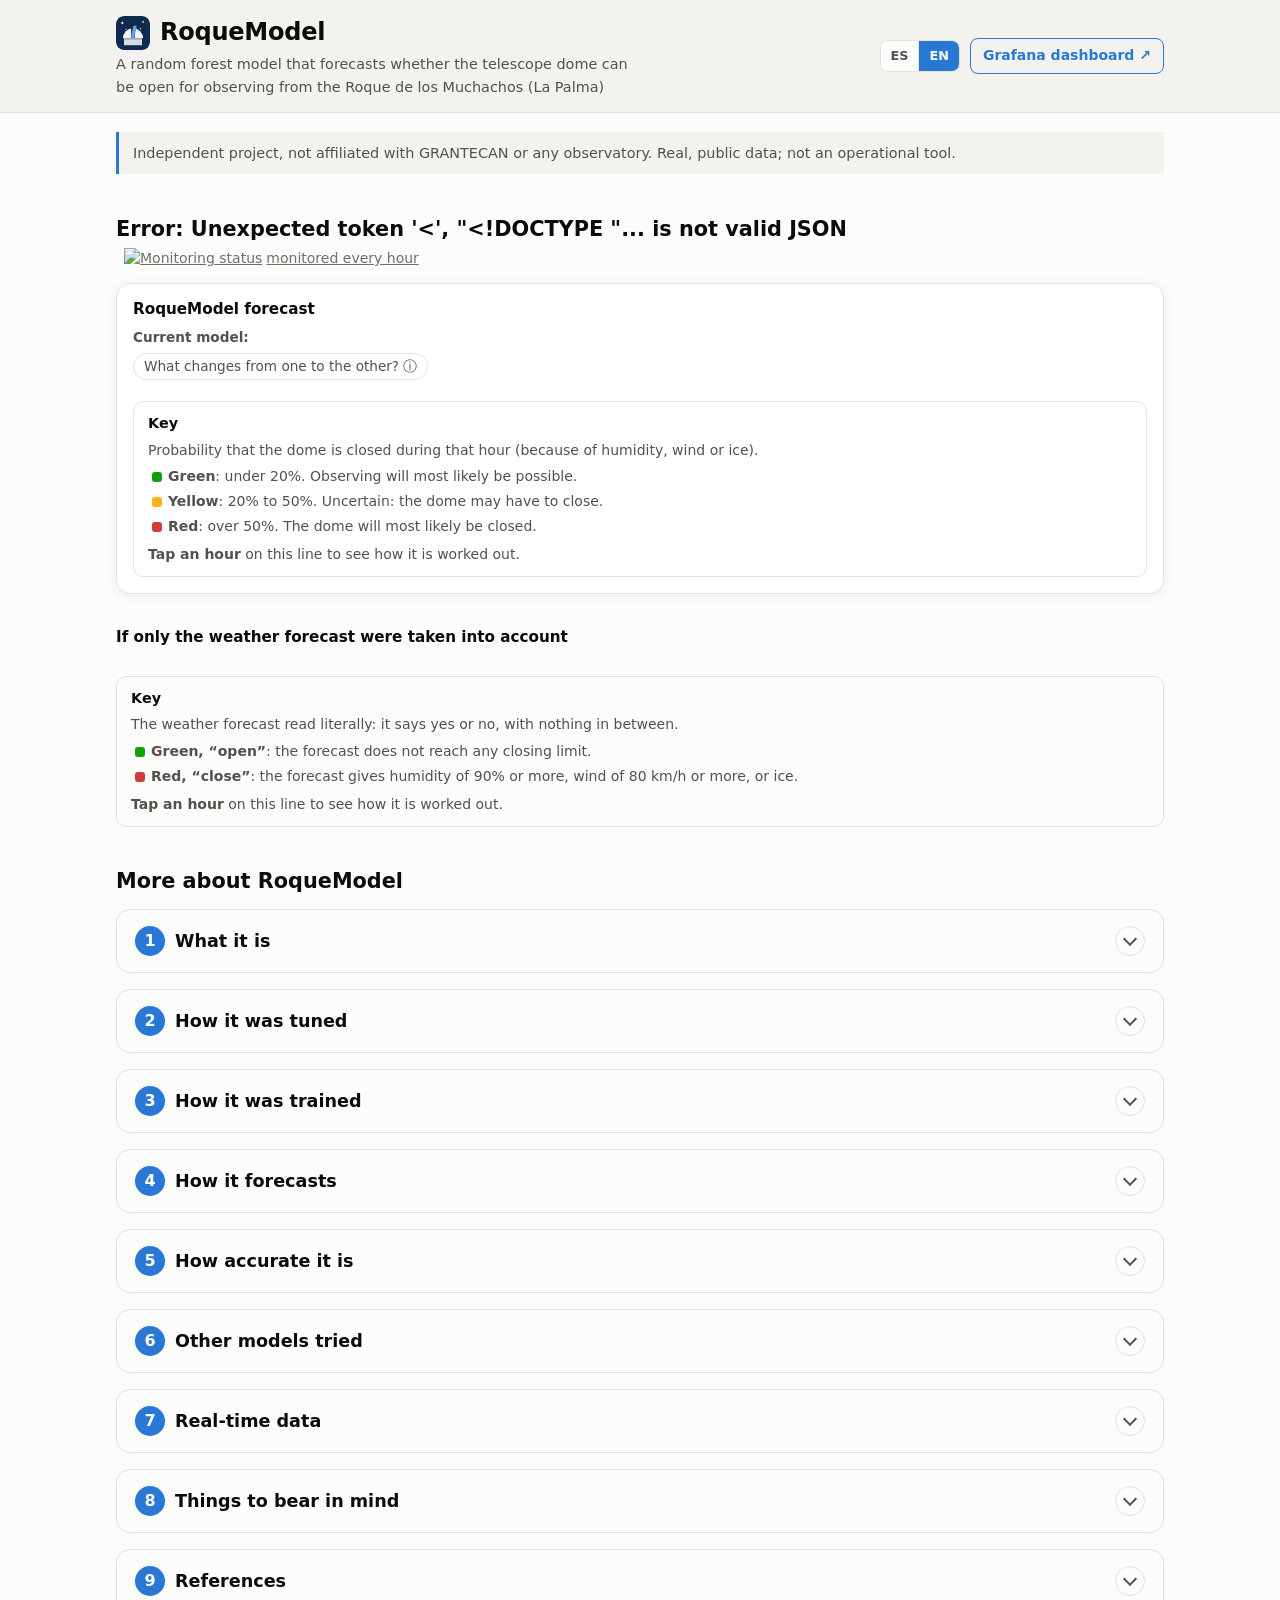
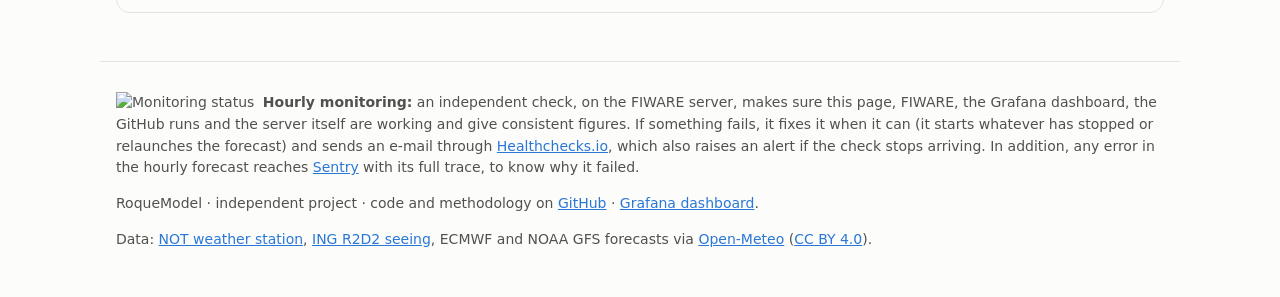
==== commit 84a3d0c8: "Web page, READMEs, reports and Grafana dashboard in Spanish and English - Web: English dictionary ne" ====
--- a/site/index.html
+++ b/site/index.html
@@ -5,19 +5,25 @@
   <meta name="viewport" content="width=device-width, initial-scale=1">
   <title>RoqueModel</title>
   <meta name="description" content="RoqueModel: previsión hora a hora de si la cúpula podrá estar abierta para observar esta noche en el Observatorio del Roque de los Muchachos (La Palma). Proyecto independiente con datos reales y públicos.">
-  <link rel="icon" href="assets/favicon-32.png?v=68" sizes="32x32" type="image/png">
-  <link rel="icon" href="assets/favicon.svg?v=68" type="image/svg+xml">
-  <link rel="apple-touch-icon" href="assets/apple-touch-icon.png?v=68">
-  <link rel="stylesheet" href="assets/style.css?v=68">
+  <link rel="icon" href="assets/favicon-32.png?v=69" sizes="32x32" type="image/png">
+  <link rel="icon" href="assets/favicon.svg?v=69" type="image/svg+xml">
+  <link rel="apple-touch-icon" href="assets/apple-touch-icon.png?v=69">
+  <link rel="alternate" hreflang="es" href="https://saimonx.github.io/roque-model/?lang=es">
+  <link rel="alternate" hreflang="en" href="https://saimonx.github.io/roque-model/?lang=en">
+  <link rel="alternate" hreflang="x-default" href="https://saimonx.github.io/roque-model/">
+  <link rel="stylesheet" href="assets/style.css?v=69">
 </head>
 <body>
   <header class="top">
     <div class="wrap top-row">
       <div>
-        <h1 class="brand"><img src="assets/favicon.svg?v=68" alt="" width="34" height="34">RoqueModel</h1>
+        <h1 class="brand"><img src="assets/favicon.svg?v=69" alt="" width="34" height="34">RoqueModel</h1>
         <p class="sub" data-i18n="subtitle"></p>
       </div>
-      <a class="grafana-link" href="https://saimonx.github.io/roque-model/grafana/" data-i18n="grafana_link" data-i18n-title="grafana_title"></a>
+      <div class="top-actions">
+        <div class="lang-switch" role="group" data-i18n-title="lang_label"><button type="button" data-lang="es" lang="es">ES</button><button type="button" data-lang="en" lang="en">EN</button></div>
+        <a class="grafana-link" href="https://saimonx.github.io/roque-model/grafana/" data-i18n="grafana_link" data-i18n-title="grafana_title" data-i18n-href="grafana_url"></a>
+      </div>
     </div>
   </header>
 
@@ -28,7 +34,7 @@
     <section id="tonight">
       <h2 id="night-title"></h2>
       <p class="muted small night-line"><span id="night-window"></span>
-        <a class="watch-link" href="#vigilancia"><img class="status-badge" src="https://healthchecks.io/b/2/0437fc28-5880-4f5a-b616-9f2a2ea0c8bb.svg" alt="Estado de la vigilancia" height="18"><span data-i18n="watch_link"></span></a></p>
+        <a class="watch-link" href="#vigilancia"><img class="status-badge" src="https://healthchecks.io/b/2/0437fc28-5880-4f5a-b616-9f2a2ea0c8bb.svg" alt="Estado de la vigilancia" data-i18n-alt="badge_alt" height="18"><span data-i18n="watch_link"></span></a></p>
       <p class="notice stale" id="stale" hidden></p>
       <div class="model-card">
       <p class="line-head"><b data-i18n="line_model"></b></p>
@@ -143,8 +149,8 @@
   </footer>
 
   <div id="tooltip" class="tooltip" role="status" hidden></div>
-  <script src="assets/i18n.js?v=68"></script>
-  <script src="assets/charts.js?v=68"></script>
-  <script src="assets/app.js?v=68"></script>
+  <script src="assets/i18n.js?v=69"></script>
+  <script src="assets/charts.js?v=69"></script>
+  <script src="assets/app.js?v=69"></script>
 </body>
 </html>
--- a/site/assets/style.css
+++ b/site/assets/style.css
@@ -44,6 +44,14 @@
 .grafana-link { flex: none; font-size: 0.875rem; font-weight: 600; text-decoration: none; padding: 6px 12px;
   border: 1px solid var(--series-1); border-radius: 8px; white-space: nowrap; }
 .grafana-link:hover { background: var(--series-1); color: #fff; }
+/* Language switch (ES · EN), next to the Grafana link */
+.top-actions { flex: none; display: flex; align-items: center; gap: 10px; }
+.lang-switch { display: inline-flex; border: 1px solid var(--border); border-radius: 8px; overflow: hidden; background: var(--surface); }
+.lang-switch button { font: inherit; font-size: 0.8rem; font-weight: 600; padding: 5px 10px; border: 0; background: transparent;
+  color: var(--text-2); cursor: pointer; }
+.lang-switch button + button { border-left: 1px solid var(--border); }
+.lang-switch button[aria-pressed="true"] { background: var(--series-1); color: #fff; }
+.lang-switch button:focus-visible { outline: 2px solid var(--series-1); outline-offset: -2px; }
 /* Training-data download (sections 3 and 5) */
 .data-download { margin-top: 0.9rem; padding: 10px 12px; border: 1px solid var(--border); border-radius: 8px;
   background: var(--surface-2); }
